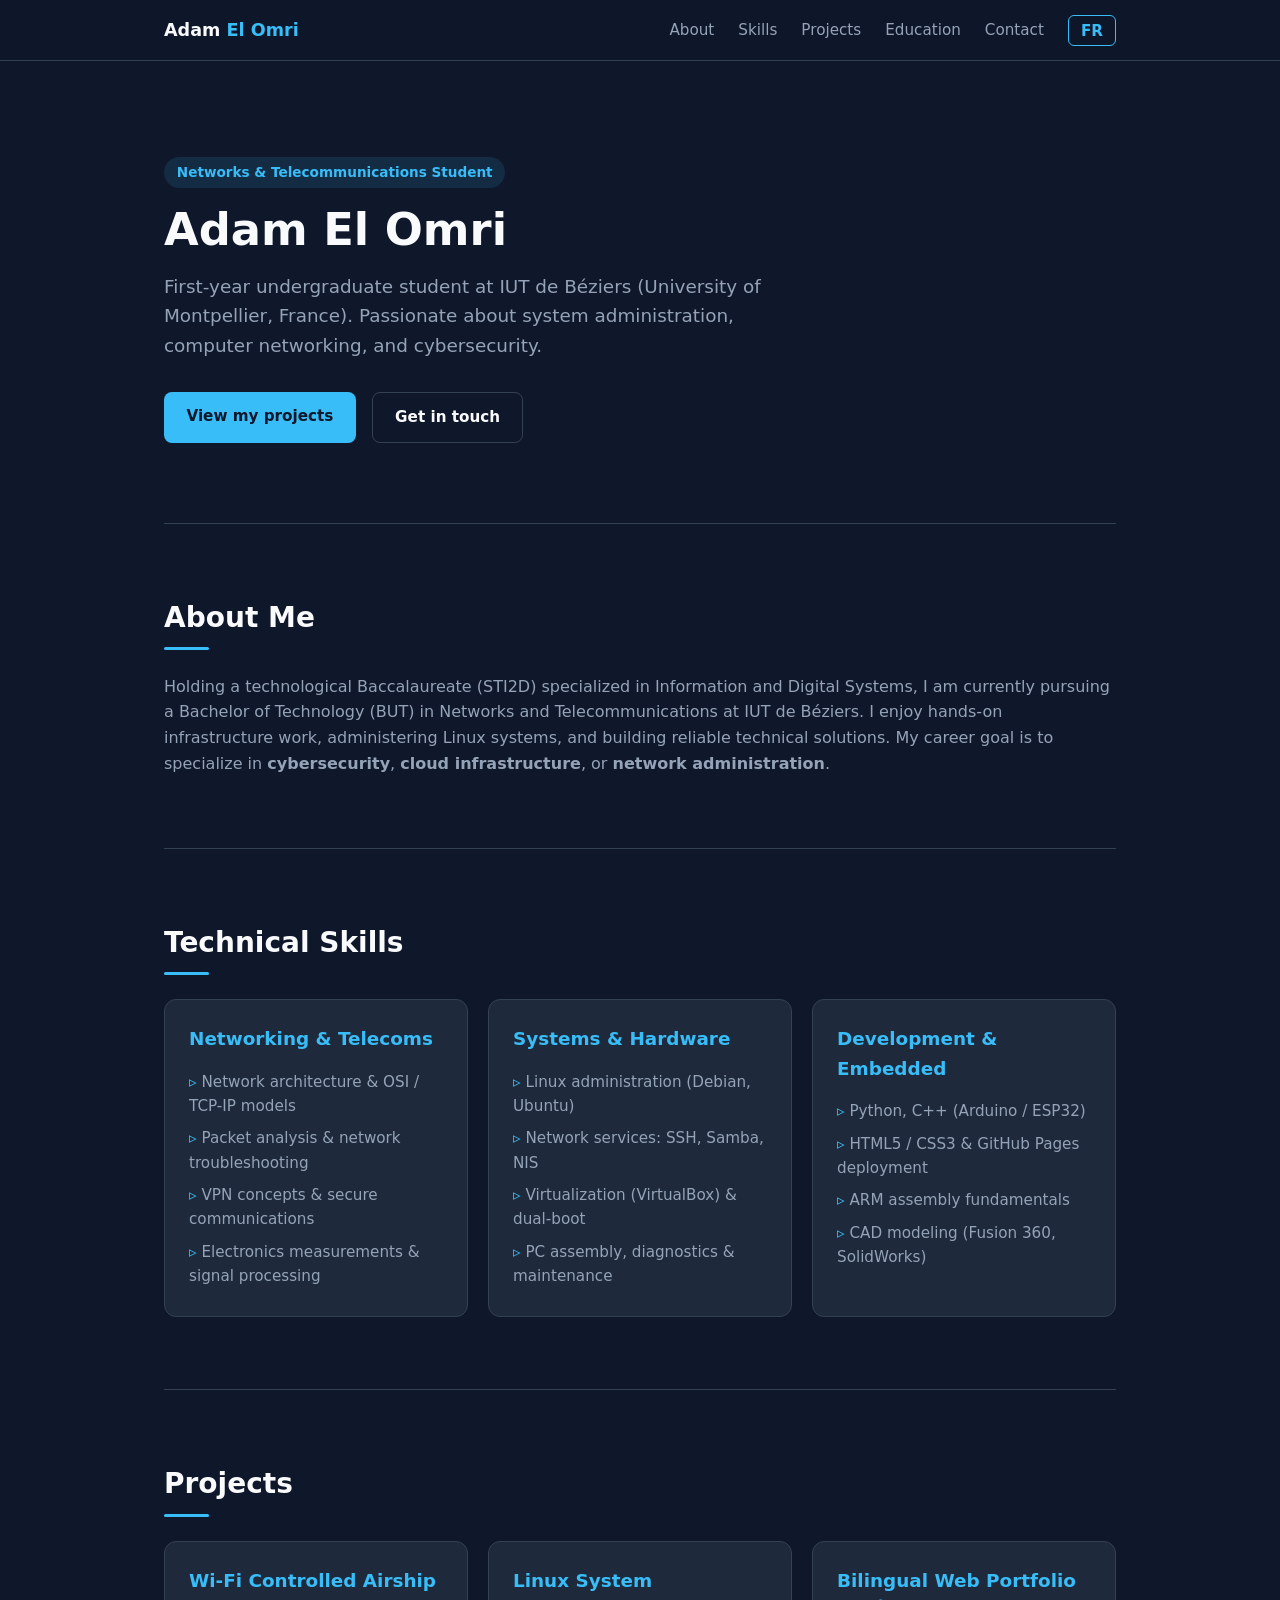
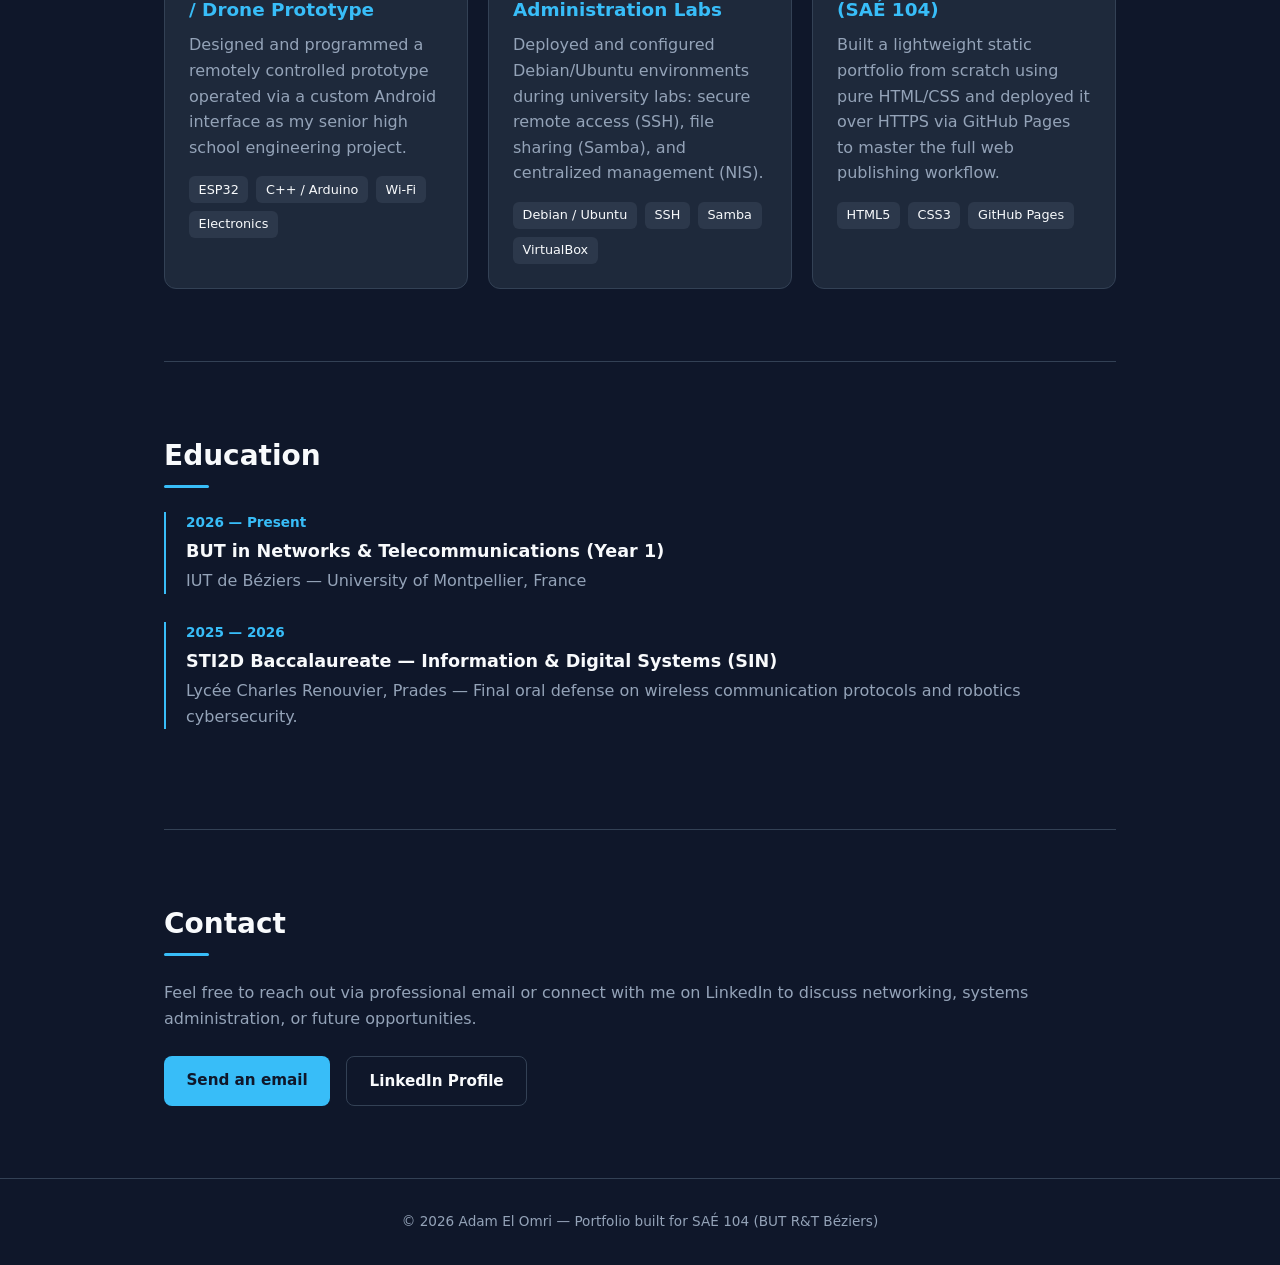
==== index-en.html @ cbfef9ae "Replace portfolio with bilingual website" ====
<!DOCTYPE html>
<html lang="en">
<head>
  <meta charset="UTF-8">
  <meta name="viewport" content="width=device-width, initial-scale=1.0">
  <title>Adam El Omri — Networks & Telecoms Portfolio</title>
  <link rel="stylesheet" href="style.css">
</head>
<body>

  <header>
    <nav>
      <a href="#" class="logo">Adam <span>El Omri</span></a>
      <ul class="nav-links">
        <li><a href="#about">About</a></li>
        <li><a href="#skills">Skills</a></li>
        <li><a href="#projects">Projects</a></li>
        <li><a href="#education">Education</a></li>
        <li><a href="#contact">Contact</a></li>
        <li><a href="index.html" class="lang-btn">FR</a></li>
      </ul>
    </nav>
  </header>

  <main>
    <section class="hero">
      <span class="badge">Networks & Telecommunications Student</span>
      <h1>Adam El Omri</h1>
      <p>
        First-year undergraduate student at IUT de Béziers (University of Montpellier, France).
        Passionate about system administration, computer networking, and cybersecurity.
      </p>
      <div class="cta-group">
        <a href="#projects" class="btn btn-primary">View my projects</a>
        <a href="#contact" class="btn btn-secondary">Get in touch</a>
      </div>
    </section>

    <section id="about">
      <h2>About Me</h2>
      <p>
        Holding a technological Baccalaureate (STI2D) specialized in Information and Digital Systems, I am currently
        pursuing a Bachelor of Technology (BUT) in Networks and Telecommunications at IUT de Béziers. I enjoy hands-on
        infrastructure work, administering Linux systems, and building reliable technical solutions.
        My career goal is to specialize in <strong>cybersecurity</strong>, <strong>cloud infrastructure</strong>,
        or <strong>network administration</strong>.
      </p>
    </section>

    <section id="skills">
      <h2>Technical Skills</h2>
      <div class="grid">
        <div class="card">
          <h3>Networking & Telecoms</h3>
          <ul>
            <li>Network architecture & OSI / TCP-IP models</li>
            <li>Packet analysis & network troubleshooting</li>
            <li>VPN concepts & secure communications</li>
            <li>Electronics measurements & signal processing</li>
          </ul>
        </div>
        <div class="card">
          <h3>Systems & Hardware</h3>
          <ul>
            <li>Linux administration (Debian, Ubuntu)</li>
            <li>Network services: SSH, Samba, NIS</li>
            <li>Virtualization (VirtualBox) & dual-boot</li>
            <li>PC assembly, diagnostics & maintenance</li>
          </ul>
        </div>
        <div class="card">
          <h3>Development & Embedded</h3>
          <ul>
            <li>Python, C++ (Arduino / ESP32)</li>
            <li>HTML5 / CSS3 & GitHub Pages deployment</li>
            <li>ARM assembly fundamentals</li>
            <li>CAD modeling (Fusion 360, SolidWorks)</li>
          </ul>
        </div>
      </div>
    </section>

    <section id="projects">
      <h2>Projects</h2>
      <div class="grid">
        <div class="card">
          <h3>Wi-Fi Controlled Airship / Drone Prototype</h3>
          <p>
            Designed and programmed a remotely controlled prototype operated via a custom Android interface
            as my senior high school engineering project.
          </p>
          <div class="tags">
            <span class="tag">ESP32</span>
            <span class="tag">C++ / Arduino</span>
            <span class="tag">Wi-Fi</span>
            <span class="tag">Electronics</span>
          </div>
        </div>
        <div class="card">
          <h3>Linux System Administration Labs</h3>
          <p>
            Deployed and configured Debian/Ubuntu environments during university labs: secure remote access (SSH),
            file sharing (Samba), and centralized management (NIS).
          </p>
          <div class="tags">
            <span class="tag">Debian / Ubuntu</span>
            <span class="tag">SSH</span>
            <span class="tag">Samba</span>
            <span class="tag">VirtualBox</span>
          </div>
        </div>
        <div class="card">
          <h3>Bilingual Web Portfolio (SAÉ 104)</h3>
          <p>
            Built a lightweight static portfolio from scratch using pure HTML/CSS and deployed it over HTTPS
            via GitHub Pages to master the full web publishing workflow.
          </p>
          <div class="tags">
            <span class="tag">HTML5</span>
            <span class="tag">CSS3</span>
            <span class="tag">GitHub Pages</span>
          </div>
        </div>
      </div>
    </section>

    <section id="education">
      <h2>Education</h2>
      <div class="timeline-item">
        <div class="timeline-date">2026 — Present</div>
        <div class="timeline-title">BUT in Networks & Telecommunications (Year 1)</div>
        <p>IUT de Béziers — University of Montpellier, France</p>
      </div>
      <div class="timeline-item">
        <div class="timeline-date">2025 — 2026</div>
        <div class="timeline-title">STI2D Baccalaureate — Information & Digital Systems (SIN)</div>
        <p>Lycée Charles Renouvier, Prades — Final oral defense on wireless communication protocols and robotics cybersecurity.</p>
      </div>
    </section>

    <section id="contact">
      <h2>Contact</h2>
      <p style="margin-bottom: 1.5rem;">
        Feel free to reach out via professional email or connect with me on LinkedIn to discuss networking,
        systems administration, or future opportunities.
      </p>
      <div class="cta-group">
        <a href="mailto:prenom.nom.pro@gmail.com" class="btn btn-primary">Send an email</a>
        <a href="https://www.linkedin.com/in/ton-profil/" target="_blank" rel="noopener noreferrer" class="btn btn-secondary">LinkedIn Profile</a>
      </div>
    </section>
  </main>

  <footer>
    © 2026 Adam El Omri — Portfolio built for SAÉ 104 (BUT R&T Béziers)
  </footer>

</body>
</html>
---- style.css ----
:root {
  --bg: #0f172a;
  --surface: #1e293b;
  --text: #f8fafc;
  --muted: #94a3b8;
  --accent: #38bdf8;
  --accent-hover: #0284c7;
  --border: #334155;
}

* {
  box-sizing: border-box;
  margin: 0;
  padding: 0;
}

html {
  scroll-behavior: smooth;
}

body {
  font-family: system-ui, -apple-system, BlinkMacSystemFont, "Segoe UI", Roboto, sans-serif;
  background-color: var(--bg);
  color: var(--text);
  line-height: 1.6;
}

header {
  position: sticky;
  top: 0;
  background: rgba(15, 23, 42, 0.9);
  backdrop-filter: blur(10px);
  border-bottom: 1px solid var(--border);
  z-index: 100;
}

nav {
  max-width: 1000px;
  margin: 0 auto;
  padding: 1rem 1.5rem;
  display: flex;
  justify-content: space-between;
  align-items: center;
}

.logo {
  font-weight: 700;
  font-size: 1.1rem;
  color: var(--text);
  text-decoration: none;
}

.logo span {
  color: var(--accent);
}

.nav-links {
  display: flex;
  align-items: center;
  gap: 1.5rem;
  list-style: none;
}

.nav-links a {
  color: var(--muted);
  text-decoration: none;
  font-size: 0.95rem;
  transition: color 0.2s;
}

.nav-links a:hover {
  color: var(--text);
}

.lang-btn {
  padding: 0.35rem 0.75rem;
  border: 1px solid var(--accent);
  border-radius: 6px;
  color: var(--accent) !important;
  font-weight: 600;
}

.lang-btn:hover {
  background: var(--accent);
  color: var(--bg) !important;
}

main {
  max-width: 1000px;
  margin: 0 auto;
  padding: 0 1.5rem;
}

section {
  padding: 4.5rem 0;
  border-bottom: 1px solid var(--border);
}

section:last-child {
  border-bottom: none;
}

h1 {
  font-size: 2.8rem;
  line-height: 1.15;
  margin-bottom: 1rem;
}

h2 {
  font-size: 1.75rem;
  margin-bottom: 1.5rem;
  color: var(--text);
}

h2::after {
  content: "";
  display: block;
  width: 45px;
  height: 3px;
  background: var(--accent);
  margin-top: 0.4rem;
  border-radius: 2px;
}

h3 {
  font-size: 1.15rem;
  margin-bottom: 0.5rem;
  color: var(--accent);
}

p {
  color: var(--muted);
}

.hero {
  padding: 6rem 0 5rem;
}

.badge {
  display: inline-block;
  padding: 0.3rem 0.8rem;
  background: rgba(56, 189, 248, 0.12);
  color: var(--accent);
  border-radius: 999px;
  font-size: 0.85rem;
  font-weight: 600;
  margin-bottom: 1rem;
}

.hero p {
  font-size: 1.15rem;
  max-width: 650px;
  margin-bottom: 2rem;
}

.cta-group {
  display: flex;
  gap: 1rem;
  flex-wrap: wrap;
}

.btn {
  display: inline-block;
  padding: 0.75rem 1.4rem;
  border-radius: 8px;
  text-decoration: none;
  font-weight: 600;
  font-size: 0.95rem;
  transition: all 0.2s;
}

.btn-primary {
  background: var(--accent);
  color: var(--bg);
}

.btn-primary:hover {
  background: var(--accent-hover);
  color: var(--text);
}

.btn-secondary {
  border: 1px solid var(--border);
  color: var(--text);
}

.btn-secondary:hover {
  border-color: var(--accent);
  color: var(--accent);
}

.grid {
  display: grid;
  grid-template-columns: repeat(auto-fit, minmax(260px, 1fr));
  gap: 1.25rem;
}

.card {
  background: var(--surface);
  border: 1px solid var(--border);
  border-radius: 12px;
  padding: 1.5rem;
}

.card ul {
  list-style: none;
  margin-top: 0.75rem;
}

.card li {
  color: var(--muted);
  font-size: 0.95rem;
  padding: 0.25rem 0;
}

.card li::before {
  content: "▹ ";
  color: var(--accent);
}

.tags {
  display: flex;
  flex-wrap: wrap;
  gap: 0.5rem;
  margin-top: 1rem;
}

.tag {
  font-size: 0.8rem;
  padding: 0.2rem 0.6rem;
  background: rgba(148, 163, 184, 0.12);
  color: var(--text);
  border-radius: 6px;
}

.timeline-item {
  border-left: 2px solid var(--accent);
  padding-left: 1.25rem;
  margin-bottom: 1.75rem;
}

.timeline-date {
  font-size: 0.85rem;
  color: var(--accent);
  font-weight: 600;
}

.timeline-title {
  font-size: 1.1rem;
  color: var(--text);
  font-weight: 600;
  margin: 0.2rem 0;
}

footer {
  text-align: center;
  padding: 2rem 1.5rem;
  color: var(--muted);
  font-size: 0.85rem;
  border-top: 1px solid var(--border);
}

@media (max-width: 640px) {
  h1 { font-size: 2rem; }
  .nav-links li:not(:last-child) { display: none; }
}
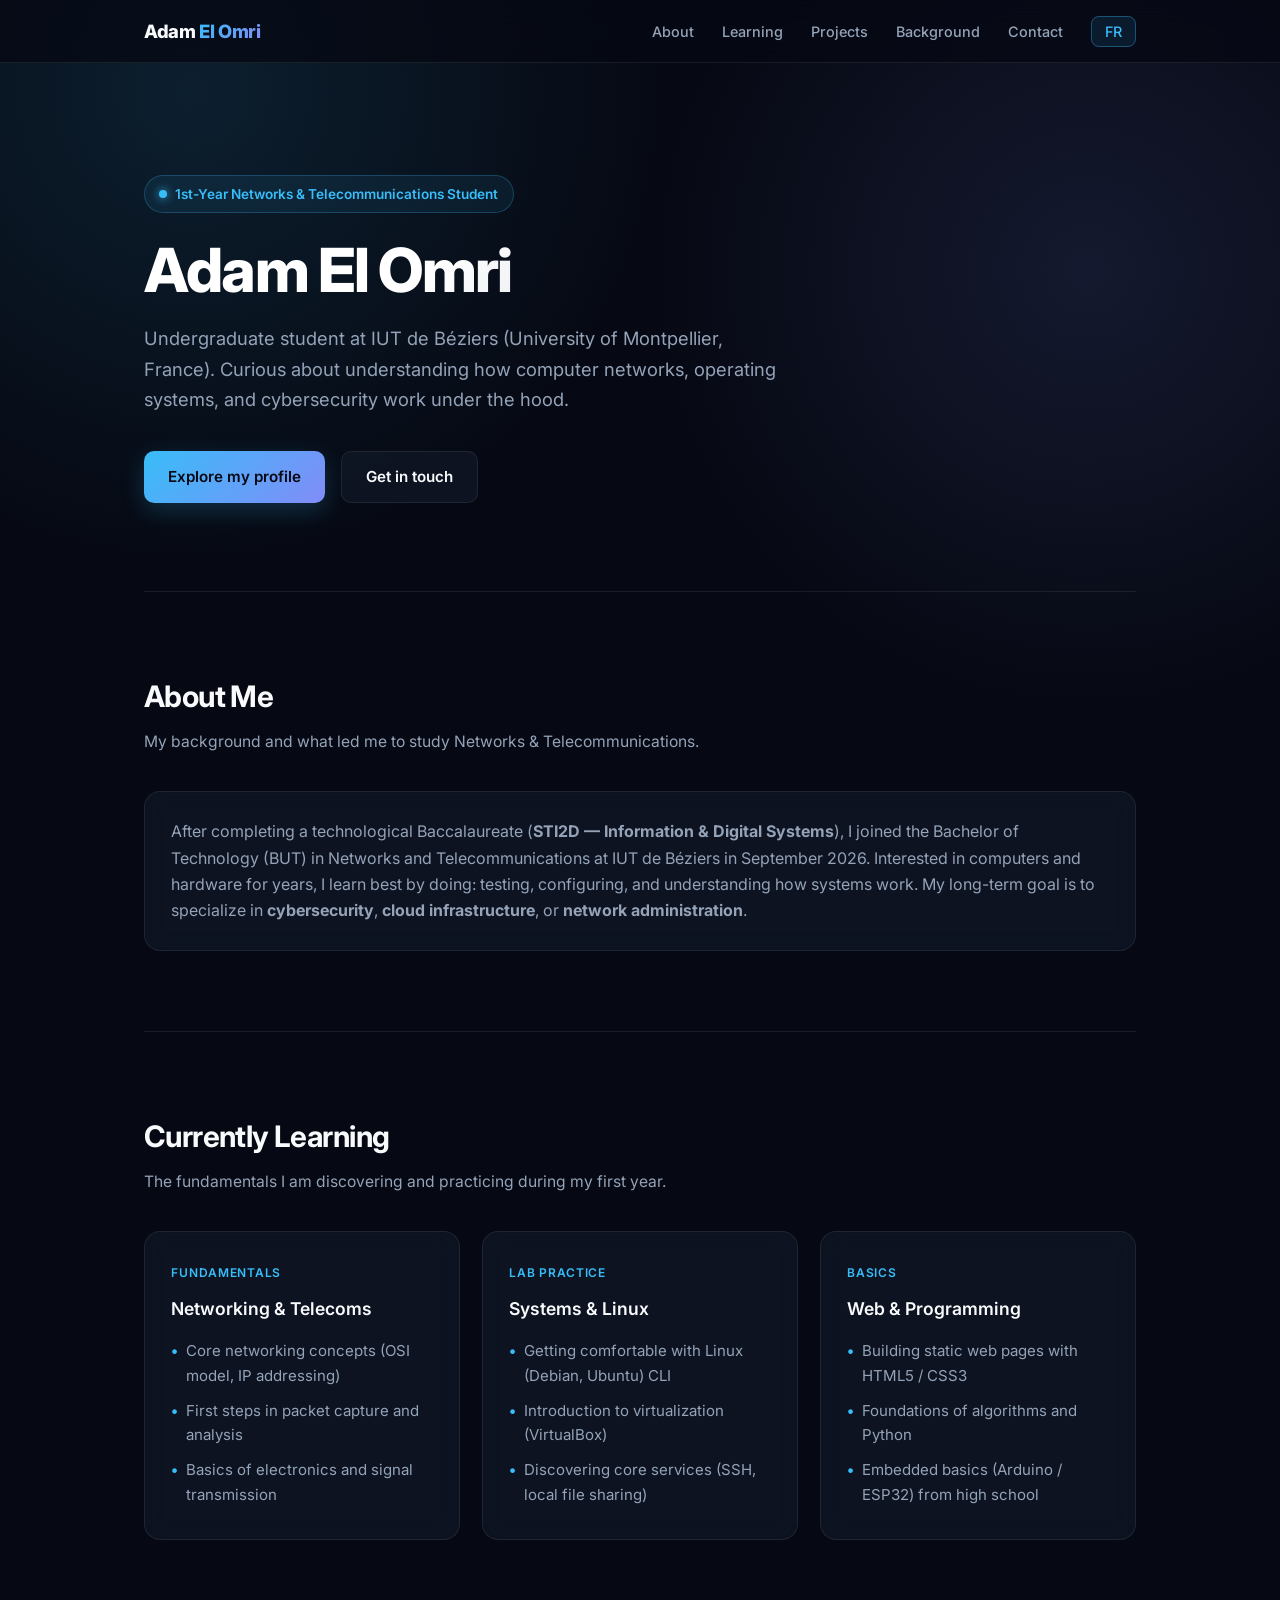
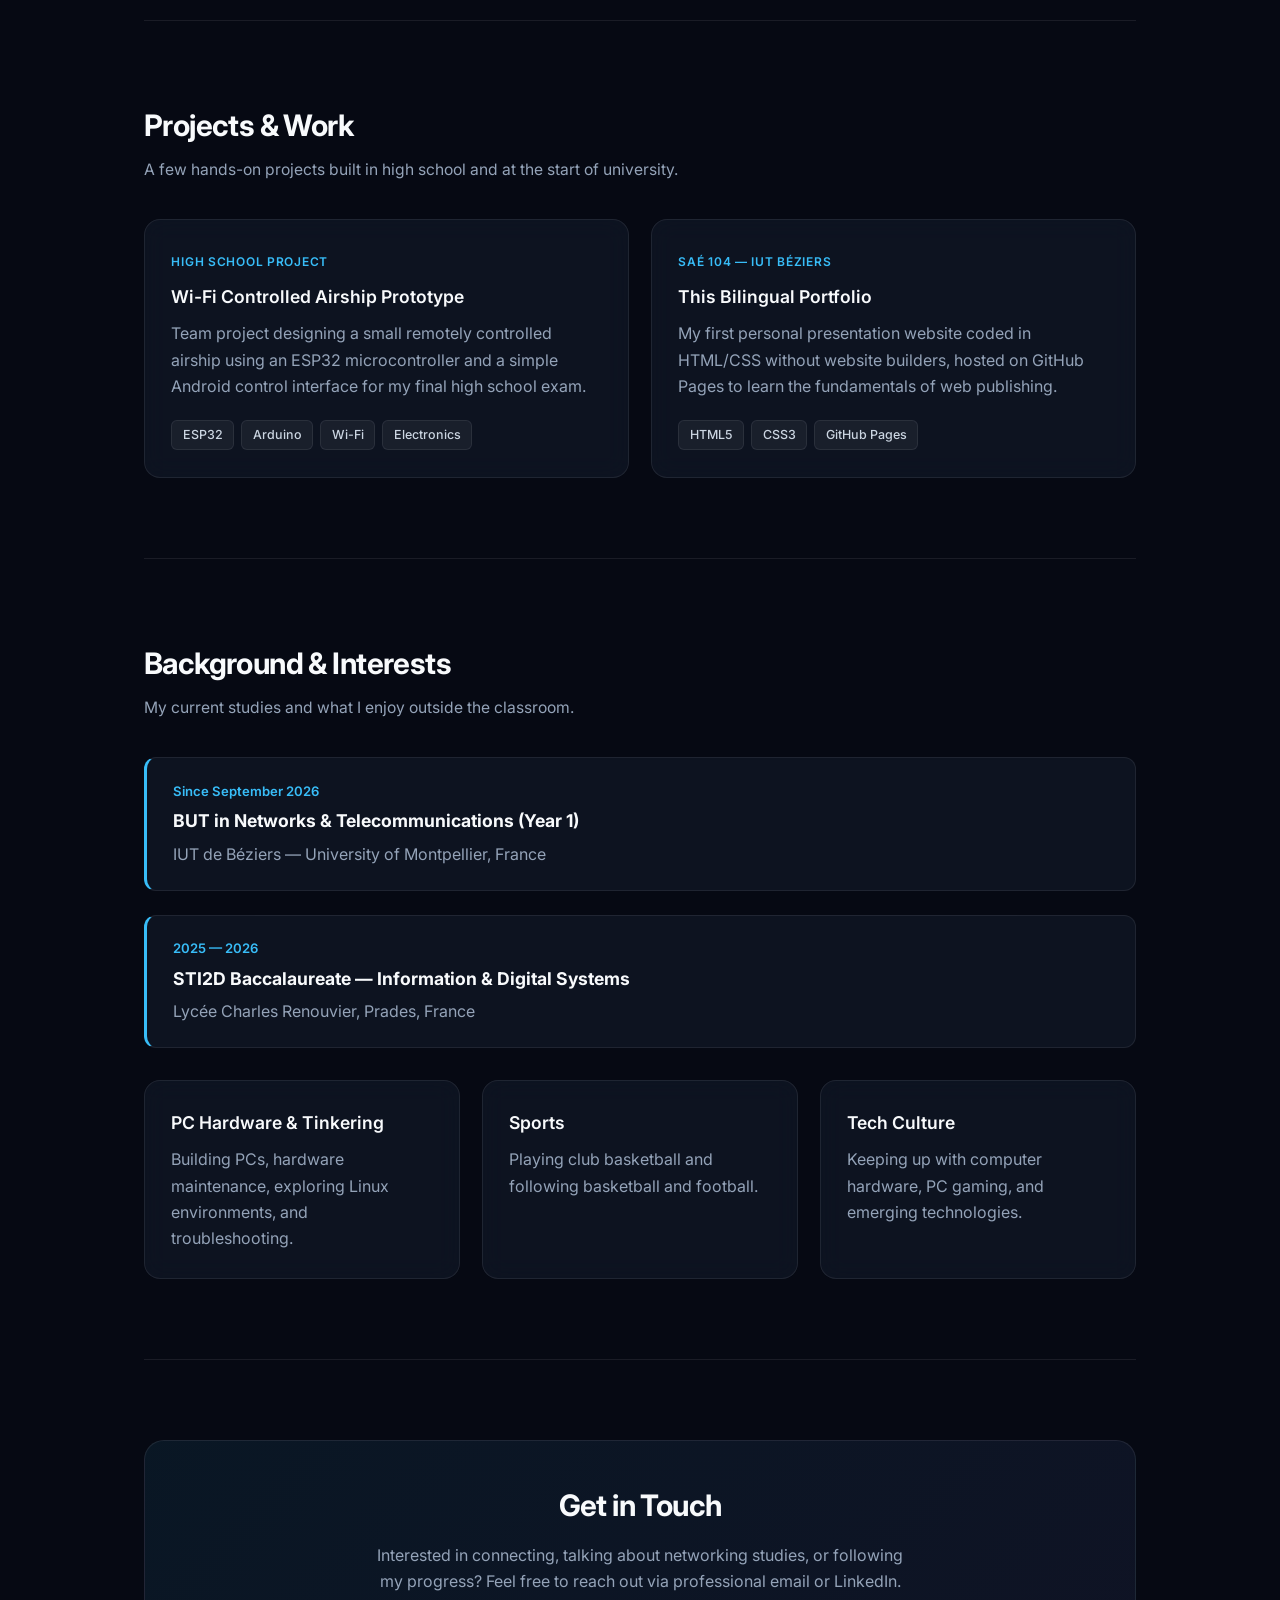
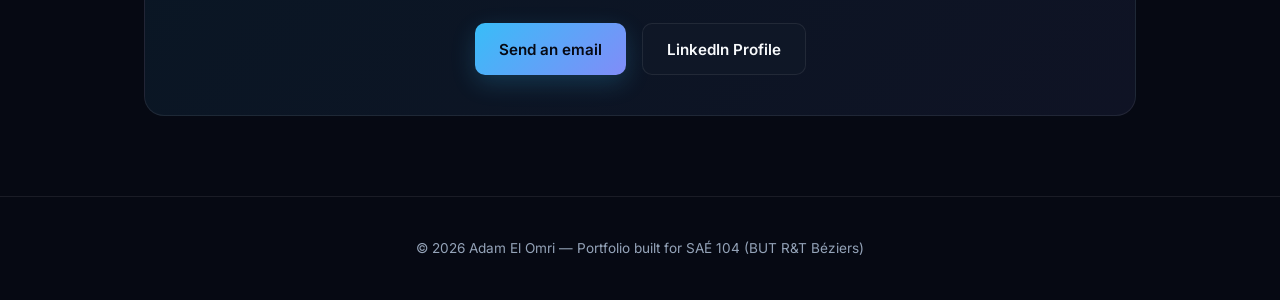
==== commit 9fb06f5a: "Apply updated bilingual portfolio design" ====
--- a/index-en.html
+++ b/index-en.html
@@ -3,7 +3,7 @@
 <head>
   <meta charset="UTF-8">
   <meta name="viewport" content="width=device-width, initial-scale=1.0">
-  <title>Adam El Omri — Networks & Telecoms Portfolio</title>
+  <title>Adam El Omri — Networks & Telecoms Student</title>
   <link rel="stylesheet" href="style.css">
 </head>
 <body>
@@ -13,9 +13,9 @@
       <a href="#" class="logo">Adam <span>El Omri</span></a>
       <ul class="nav-links">
         <li><a href="#about">About</a></li>
-        <li><a href="#skills">Skills</a></li>
+        <li><a href="#learning">Learning</a></li>
         <li><a href="#projects">Projects</a></li>
-        <li><a href="#education">Education</a></li>
+        <li><a href="#education">Background</a></li>
         <li><a href="#contact">Contact</a></li>
         <li><a href="index.html" class="lang-btn">FR</a></li>
       </ul>
@@ -24,96 +24,90 @@
 
   <main>
     <section class="hero">
-      <span class="badge">Networks & Telecommunications Student</span>
+      <div class="badge"><span class="dot"></span> 1st-Year Networks & Telecommunications Student</div>
       <h1>Adam El Omri</h1>
       <p>
-        First-year undergraduate student at IUT de Béziers (University of Montpellier, France).
-        Passionate about system administration, computer networking, and cybersecurity.
+        Undergraduate student at IUT de Béziers (University of Montpellier, France). Curious about understanding 
+        how computer networks, operating systems, and cybersecurity work under the hood.
       </p>
       <div class="cta-group">
-        <a href="#projects" class="btn btn-primary">View my projects</a>
+        <a href="#learning" class="btn btn-primary">Explore my profile</a>
         <a href="#contact" class="btn btn-secondary">Get in touch</a>
       </div>
     </section>
 
     <section id="about">
       <h2>About Me</h2>
-      <p>
-        Holding a technological Baccalaureate (STI2D) specialized in Information and Digital Systems, I am currently
-        pursuing a Bachelor of Technology (BUT) in Networks and Telecommunications at IUT de Béziers. I enjoy hands-on
-        infrastructure work, administering Linux systems, and building reliable technical solutions.
-        My career goal is to specialize in <strong>cybersecurity</strong>, <strong>cloud infrastructure</strong>,
-        or <strong>network administration</strong>.
-      </p>
+      <p class="section-sub">My background and what led me to study Networks & Telecommunications.</p>
+      <div class="card">
+        <p>
+          After completing a technological Baccalaureate (<strong>STI2D — Information & Digital Systems</strong>), 
+          I joined the Bachelor of Technology (BUT) in Networks and Telecommunications at IUT de Béziers in September 2026. 
+          Interested in computers and hardware for years, I learn best by doing: testing, configuring, and understanding 
+          how systems work. My long-term goal is to specialize in <strong>cybersecurity</strong>, 
+          <strong>cloud infrastructure</strong>, or <strong>network administration</strong>.
+        </p>
+      </div>
     </section>
 
-    <section id="skills">
-      <h2>Technical Skills</h2>
+    <section id="learning">
+      <h2>Currently Learning</h2>
+      <p class="section-sub">The fundamentals I am discovering and practicing during my first year.</p>
       <div class="grid">
         <div class="card">
+          <span class="card-label">Fundamentals</span>
           <h3>Networking & Telecoms</h3>
           <ul>
-            <li>Network architecture & OSI / TCP-IP models</li>
-            <li>Packet analysis & network troubleshooting</li>
-            <li>VPN concepts & secure communications</li>
-            <li>Electronics measurements & signal processing</li>
+            <li>Core networking concepts (OSI model, IP addressing)</li>
+            <li>First steps in packet capture and analysis</li>
+            <li>Basics of electronics and signal transmission</li>
           </ul>
         </div>
         <div class="card">
-          <h3>Systems & Hardware</h3>
+          <span class="card-label">Lab Practice</span>
+          <h3>Systems & Linux</h3>
           <ul>
-            <li>Linux administration (Debian, Ubuntu)</li>
-            <li>Network services: SSH, Samba, NIS</li>
-            <li>Virtualization (VirtualBox) & dual-boot</li>
-            <li>PC assembly, diagnostics & maintenance</li>
+            <li>Getting comfortable with Linux (Debian, Ubuntu) CLI</li>
+            <li>Introduction to virtualization (VirtualBox)</li>
+            <li>Discovering core services (SSH, local file sharing)</li>
           </ul>
         </div>
         <div class="card">
-          <h3>Development & Embedded</h3>
+          <span class="card-label">Basics</span>
+          <h3>Web & Programming</h3>
           <ul>
-            <li>Python, C++ (Arduino / ESP32)</li>
-            <li>HTML5 / CSS3 & GitHub Pages deployment</li>
-            <li>ARM assembly fundamentals</li>
-            <li>CAD modeling (Fusion 360, SolidWorks)</li>
+            <li>Building static web pages with HTML5 / CSS3</li>
+            <li>Foundations of algorithms and Python</li>
+            <li>Embedded basics (Arduino / ESP32) from high school</li>
           </ul>
         </div>
       </div>
     </section>
 
     <section id="projects">
-      <h2>Projects</h2>
+      <h2>Projects & Work</h2>
+      <p class="section-sub">A few hands-on projects built in high school and at the start of university.</p>
       <div class="grid">
         <div class="card">
-          <h3>Wi-Fi Controlled Airship / Drone Prototype</h3>
+          <span class="card-label">High School Project</span>
+          <h3>Wi-Fi Controlled Airship Prototype</h3>
           <p>
-            Designed and programmed a remotely controlled prototype operated via a custom Android interface
-            as my senior high school engineering project.
+            Team project designing a small remotely controlled airship using an ESP32 microcontroller 
+            and a simple Android control interface for my final high school exam.
           </p>
           <div class="tags">
             <span class="tag">ESP32</span>
-            <span class="tag">C++ / Arduino</span>
+            <span class="tag">Arduino</span>
             <span class="tag">Wi-Fi</span>
             <span class="tag">Electronics</span>
           </div>
         </div>
         <div class="card">
-          <h3>Linux System Administration Labs</h3>
+          <span class="card-label">SAÉ 104 — IUT Béziers</span>
+          <h3>This Bilingual Portfolio</h3>
           <p>
-            Deployed and configured Debian/Ubuntu environments during university labs: secure remote access (SSH),
-            file sharing (Samba), and centralized management (NIS).
-          </p>
-          <div class="tags">
-            <span class="tag">Debian / Ubuntu</span>
-            <span class="tag">SSH</span>
-            <span class="tag">Samba</span>
-            <span class="tag">VirtualBox</span>
-          </div>
-        </div>
-        <div class="card">
-          <h3>Bilingual Web Portfolio (SAÉ 104)</h3>
-          <p>
-            Built a lightweight static portfolio from scratch using pure HTML/CSS and deployed it over HTTPS
-            via GitHub Pages to master the full web publishing workflow.
+            My first personal presentation website coded in HTML/CSS without website builders, 
+            hosted on GitHub Pages to learn the fundamentals of web publishing.
           </p>
           <div class="tags">
             <span class="tag">HTML5</span>
@@ -125,28 +119,48 @@
     </section>
 
     <section id="education">
-      <h2>Education</h2>
-      <div class="timeline-item">
-        <div class="timeline-date">2026 — Present</div>
-        <div class="timeline-title">BUT in Networks & Telecommunications (Year 1)</div>
-        <p>IUT de Béziers — University of Montpellier, France</p>
+      <h2>Background & Interests</h2>
+      <p class="section-sub">My current studies and what I enjoy outside the classroom.</p>
+      <div class="timeline" style="margin-bottom: 2rem;">
+        <div class="timeline-item">
+          <div class="timeline-date">Since September 2026</div>
+          <div class="timeline-title">BUT in Networks & Telecommunications (Year 1)</div>
+          <p>IUT de Béziers — University of Montpellier, France</p>
+        </div>
+        <div class="timeline-item">
+          <div class="timeline-date">2025 — 2026</div>
+          <div class="timeline-title">STI2D Baccalaureate — Information & Digital Systems</div>
+          <p>Lycée Charles Renouvier, Prades, France</p>
+        </div>
       </div>
-      <div class="timeline-item">
-        <div class="timeline-date">2025 — 2026</div>
-        <div class="timeline-title">STI2D Baccalaureate — Information & Digital Systems (SIN)</div>
-        <p>Lycée Charles Renouvier, Prades — Final oral defense on wireless communication protocols and robotics cybersecurity.</p>
+
+      <div class="grid">
+        <div class="card">
+          <h3>PC Hardware & Tinkering</h3>
+          <p>Building PCs, hardware maintenance, exploring Linux environments, and troubleshooting.</p>
+        </div>
+        <div class="card">
+          <h3>Sports</h3>
+          <p>Playing club basketball and following basketball and football.</p>
+        </div>
+        <div class="card">
+          <h3>Tech Culture</h3>
+          <p>Keeping up with computer hardware, PC gaming, and emerging technologies.</p>
+        </div>
       </div>
     </section>
 
     <section id="contact">
-      <h2>Contact</h2>
-      <p style="margin-bottom: 1.5rem;">
-        Feel free to reach out via professional email or connect with me on LinkedIn to discuss networking,
-        systems administration, or future opportunities.
-      </p>
-      <div class="cta-group">
-        <a href="mailto:prenom.nom.pro@gmail.com" class="btn btn-primary">Send an email</a>
-        <a href="https://www.linkedin.com/in/ton-profil/" target="_blank" rel="noopener noreferrer" class="btn btn-secondary">LinkedIn Profile</a>
+      <div class="contact-box">
+        <h2>Get in Touch</h2>
+        <p>
+          Interested in connecting, talking about networking studies, or following my progress? 
+          Feel free to reach out via professional email or LinkedIn.
+        </p>
+        <div class="cta-group">
+          <a href="mailto:prenom.nom.pro@gmail.com" class="btn btn-primary">Send an email</a>
+          <a href="https://www.linkedin.com/in/ton-profil/" target="_blank" rel="noopener noreferrer" class="btn btn-secondary">LinkedIn Profile</a>
+        </div>
       </div>
     </section>
   </main>
@@ -156,4 +170,4 @@
   </footer>
 
 </body>
-</html>
+</html>
--- a/style.css
+++ b/style.css
@@ -1,11 +1,15 @@
+@import url('https://fonts.googleapis.com/css2?family=Inter:wght@400;500;600;700;800&display=swap');
+
 :root {
-  --bg: #0f172a;
-  --surface: #1e293b;
+  --bg: #060913;
+  --surface: rgba(17, 25, 40, 0.65);
+  --surface-hover: rgba(30, 41, 59, 0.75);
   --text: #f8fafc;
   --muted: #94a3b8;
   --accent: #38bdf8;
-  --accent-hover: #0284c7;
-  --border: #334155;
+  --accent-2: #818cf8;
+  --border: rgba(255, 255, 255, 0.08);
+  --border-hover: rgba(56, 189, 248, 0.4);
 }
 
 * {
@@ -19,23 +23,29 @@
 }
 
 body {
-  font-family: system-ui, -apple-system, BlinkMacSystemFont, "Segoe UI", Roboto, sans-serif;
+  font-family: 'Inter', system-ui, -apple-system, sans-serif;
   background-color: var(--bg);
-  color: var(--text);
-  line-height: 1.6;
-}
-
+  background-image:
+    radial-gradient(circle at 15% 10%, rgba(56, 189, 248, 0.12), transparent 35%),
+    radial-gradient(circle at 85% 30%, rgba(129, 140, 248, 0.12), transparent 35%);
+  background-attachment: fixed;
+  color: var(--text);
+  line-height: 1.65;
+}
+
+/* Navigation */
 header {
   position: sticky;
   top: 0;
-  background: rgba(15, 23, 42, 0.9);
-  backdrop-filter: blur(10px);
+  background: rgba(6, 9, 19, 0.75);
+  backdrop-filter: blur(14px);
+  -webkit-backdrop-filter: blur(14px);
   border-bottom: 1px solid var(--border);
   z-index: 100;
 }
 
 nav {
-  max-width: 1000px;
+  max-width: 1040px;
   margin: 0 auto;
   padding: 1rem 1.5rem;
   display: flex;
@@ -44,28 +54,32 @@
 }
 
 .logo {
-  font-weight: 700;
-  font-size: 1.1rem;
+  font-weight: 800;
+  font-size: 1.15rem;
+  letter-spacing: -0.02em;
   color: var(--text);
   text-decoration: none;
 }
 
 .logo span {
-  color: var(--accent);
+  background: linear-gradient(135deg, var(--accent), var(--accent-2));
+  -webkit-background-clip: text;
+  -webkit-text-fill-color: transparent;
 }
 
 .nav-links {
   display: flex;
   align-items: center;
-  gap: 1.5rem;
+  gap: 1.75rem;
   list-style: none;
 }
 
 .nav-links a {
   color: var(--muted);
   text-decoration: none;
-  font-size: 0.95rem;
-  transition: color 0.2s;
+  font-size: 0.9rem;
+  font-weight: 500;
+  transition: color 0.2s ease;
 }
 
 .nav-links a:hover {
@@ -73,11 +87,13 @@
 }
 
 .lang-btn {
-  padding: 0.35rem 0.75rem;
-  border: 1px solid var(--accent);
-  border-radius: 6px;
+  padding: 0.35rem 0.8rem;
+  background: rgba(56, 189, 248, 0.1);
+  border: 1px solid rgba(56, 189, 248, 0.35);
+  border-radius: 8px;
   color: var(--accent) !important;
   font-weight: 600;
+  transition: all 0.2s ease;
 }
 
 .lang-btn:hover {
@@ -85,14 +101,15 @@
   color: var(--bg) !important;
 }
 
+/* Layout */
 main {
-  max-width: 1000px;
+  max-width: 1040px;
   margin: 0 auto;
   padding: 0 1.5rem;
 }
 
 section {
-  padding: 4.5rem 0;
+  padding: 5rem 0;
   border-bottom: 1px solid var(--border);
 }
 
@@ -100,59 +117,76 @@
   border-bottom: none;
 }
 
-h1 {
-  font-size: 2.8rem;
-  line-height: 1.15;
-  margin-bottom: 1rem;
-}
-
-h2 {
-  font-size: 1.75rem;
-  margin-bottom: 1.5rem;
-  color: var(--text);
-}
-
-h2::after {
-  content: "";
-  display: block;
-  width: 45px;
-  height: 3px;
-  background: var(--accent);
-  margin-top: 0.4rem;
-  border-radius: 2px;
-}
-
-h3 {
-  font-size: 1.15rem;
-  margin-bottom: 0.5rem;
-  color: var(--accent);
-}
-
-p {
-  color: var(--muted);
-}
-
+/* Hero */
 .hero {
-  padding: 6rem 0 5rem;
+  padding: 7rem 0 5.5rem;
 }
 
 .badge {
-  display: inline-block;
-  padding: 0.3rem 0.8rem;
-  background: rgba(56, 189, 248, 0.12);
+  display: inline-flex;
+  align-items: center;
+  gap: 0.5rem;
+  padding: 0.4rem 0.9rem;
+  background: rgba(56, 189, 248, 0.08);
+  border: 1px solid rgba(56, 189, 248, 0.25);
   color: var(--accent);
   border-radius: 999px;
   font-size: 0.85rem;
   font-weight: 600;
-  margin-bottom: 1rem;
+  margin-bottom: 1.5rem;
+}
+
+.dot {
+  width: 8px;
+  height: 8px;
+  background: var(--accent);
+  border-radius: 50%;
+  box-shadow: 0 0 10px var(--accent);
+}
+
+h1 {
+  font-size: clamp(2.5rem, 5vw, 3.8rem);
+  font-weight: 800;
+  letter-spacing: -0.03em;
+  line-height: 1.1;
+  margin-bottom: 1.25rem;
+  background: linear-gradient(135deg, #ffffff 30%, #94a3b8 100%);
+  -webkit-background-clip: text;
+  -webkit-text-fill-color: transparent;
 }
 
 .hero p {
   font-size: 1.15rem;
-  max-width: 650px;
-  margin-bottom: 2rem;
-}
-
+  color: var(--muted);
+  max-width: 640px;
+  margin-bottom: 2.25rem;
+}
+
+h2 {
+  font-size: 1.85rem;
+  font-weight: 700;
+  letter-spacing: -0.02em;
+  margin-bottom: 0.5rem;
+}
+
+.section-sub {
+  color: var(--muted);
+  margin-bottom: 2.25rem;
+  font-size: 0.98rem;
+}
+
+h3 {
+  font-size: 1.1rem;
+  font-weight: 600;
+  color: var(--text);
+  margin-bottom: 0.6rem;
+}
+
+p {
+  color: var(--muted);
+}
+
+/* Buttons */
 .cta-group {
   display: flex;
   gap: 1rem;
@@ -160,46 +194,72 @@
 }
 
 .btn {
-  display: inline-block;
-  padding: 0.75rem 1.4rem;
-  border-radius: 8px;
+  display: inline-flex;
+  align-items: center;
+  gap: 0.5rem;
+  padding: 0.8rem 1.5rem;
+  border-radius: 10px;
   text-decoration: none;
   font-weight: 600;
   font-size: 0.95rem;
-  transition: all 0.2s;
+  transition: transform 0.2s ease, box-shadow 0.2s ease, background 0.2s ease, border-color 0.2s ease;
+}
+
+.btn:hover {
+  transform: translateY(-2px);
 }
 
 .btn-primary {
-  background: var(--accent);
-  color: var(--bg);
+  background: linear-gradient(135deg, var(--accent), var(--accent-2));
+  color: #060913;
+  box-shadow: 0 8px 24px rgba(56, 189, 248, 0.2);
 }
 
 .btn-primary:hover {
-  background: var(--accent-hover);
-  color: var(--text);
+  box-shadow: 0 12px 28px rgba(56, 189, 248, 0.35);
 }
 
 .btn-secondary {
+  background: var(--surface);
   border: 1px solid var(--border);
   color: var(--text);
 }
 
 .btn-secondary:hover {
-  border-color: var(--accent);
-  color: var(--accent);
-}
-
+  border-color: var(--border-hover);
+  background: var(--surface-hover);
+}
+
+/* Cards & Grids */
 .grid {
   display: grid;
-  grid-template-columns: repeat(auto-fit, minmax(260px, 1fr));
-  gap: 1.25rem;
+  grid-template-columns: repeat(auto-fit, minmax(280px, 1fr));
+  gap: 1.35rem;
 }
 
 .card {
   background: var(--surface);
-  border: 1px solid var(--border);
-  border-radius: 12px;
-  padding: 1.5rem;
+  backdrop-filter: blur(12px);
+  border: 1px solid var(--border);
+  border-radius: 16px;
+  padding: 1.65rem;
+  transition: transform 0.25s ease, border-color 0.25s ease, background 0.25s ease;
+}
+
+.card:hover {
+  transform: translateY(-4px);
+  border-color: var(--border-hover);
+  background: var(--surface-hover);
+}
+
+.card-label {
+  display: inline-block;
+  font-size: 0.75rem;
+  font-weight: 600;
+  text-transform: uppercase;
+  letter-spacing: 0.06em;
+  color: var(--accent);
+  margin-bottom: 0.65rem;
 }
 
 .card ul {
@@ -209,58 +269,96 @@
 
 .card li {
   color: var(--muted);
-  font-size: 0.95rem;
-  padding: 0.25rem 0;
+  font-size: 0.94rem;
+  padding: 0.3rem 0;
+  display: flex;
+  align-items: baseline;
+  gap: 0.5rem;
 }
 
 .card li::before {
-  content: "▹ ";
+  content: "•";
   color: var(--accent);
+  font-weight: bold;
 }
 
 .tags {
   display: flex;
   flex-wrap: wrap;
-  gap: 0.5rem;
-  margin-top: 1rem;
+  gap: 0.45rem;
+  margin-top: 1.25rem;
 }
 
 .tag {
-  font-size: 0.8rem;
-  padding: 0.2rem 0.6rem;
-  background: rgba(148, 163, 184, 0.12);
-  color: var(--text);
+  font-size: 0.78rem;
+  font-weight: 500;
+  padding: 0.25rem 0.65rem;
+  background: rgba(255, 255, 255, 0.05);
+  border: 1px solid var(--border);
+  color: #cbd5e1;
   border-radius: 6px;
 }
 
+/* Timeline */
+.timeline {
+  display: flex;
+  flex-direction: column;
+  gap: 1.5rem;
+}
+
 .timeline-item {
-  border-left: 2px solid var(--accent);
-  padding-left: 1.25rem;
-  margin-bottom: 1.75rem;
+  position: relative;
+  padding: 1.4rem 1.6rem;
+  background: var(--surface);
+  border: 1px solid var(--border);
+  border-left: 3px solid var(--accent);
+  border-radius: 12px;
 }
 
 .timeline-date {
-  font-size: 0.85rem;
+  font-size: 0.82rem;
+  font-weight: 600;
   color: var(--accent);
-  font-weight: 600;
+  margin-bottom: 0.25rem;
 }
 
 .timeline-title {
   font-size: 1.1rem;
-  color: var(--text);
-  font-weight: 600;
-  margin: 0.2rem 0;
-}
-
+  font-weight: 700;
+  color: var(--text);
+  margin-bottom: 0.35rem;
+}
+
+/* Contact Box */
+.contact-box {
+  background: linear-gradient(135deg, rgba(56, 189, 248, 0.08), rgba(129, 140, 248, 0.08));
+  border: 1px solid var(--border);
+  border-radius: 20px;
+  padding: 2.5rem;
+  text-align: center;
+}
+
+.contact-box p {
+  max-width: 540px;
+  margin: 0.75rem auto 1.75rem;
+}
+
+.contact-box .cta-group {
+  justify-content: center;
+}
+
+/* Footer */
 footer {
   text-align: center;
-  padding: 2rem 1.5rem;
+  padding: 2.5rem 1.5rem;
   color: var(--muted);
   font-size: 0.85rem;
   border-top: 1px solid var(--border);
 }
 
-@media (max-width: 640px) {
-  h1 { font-size: 2rem; }
+@media (max-width: 680px) {
+  .hero { padding: 4.5rem 0 3.5rem; }
+  section { padding: 3.5rem 0; }
   .nav-links li:not(:last-child) { display: none; }
-}
+  .contact-box { padding: 1.75rem; }
+}
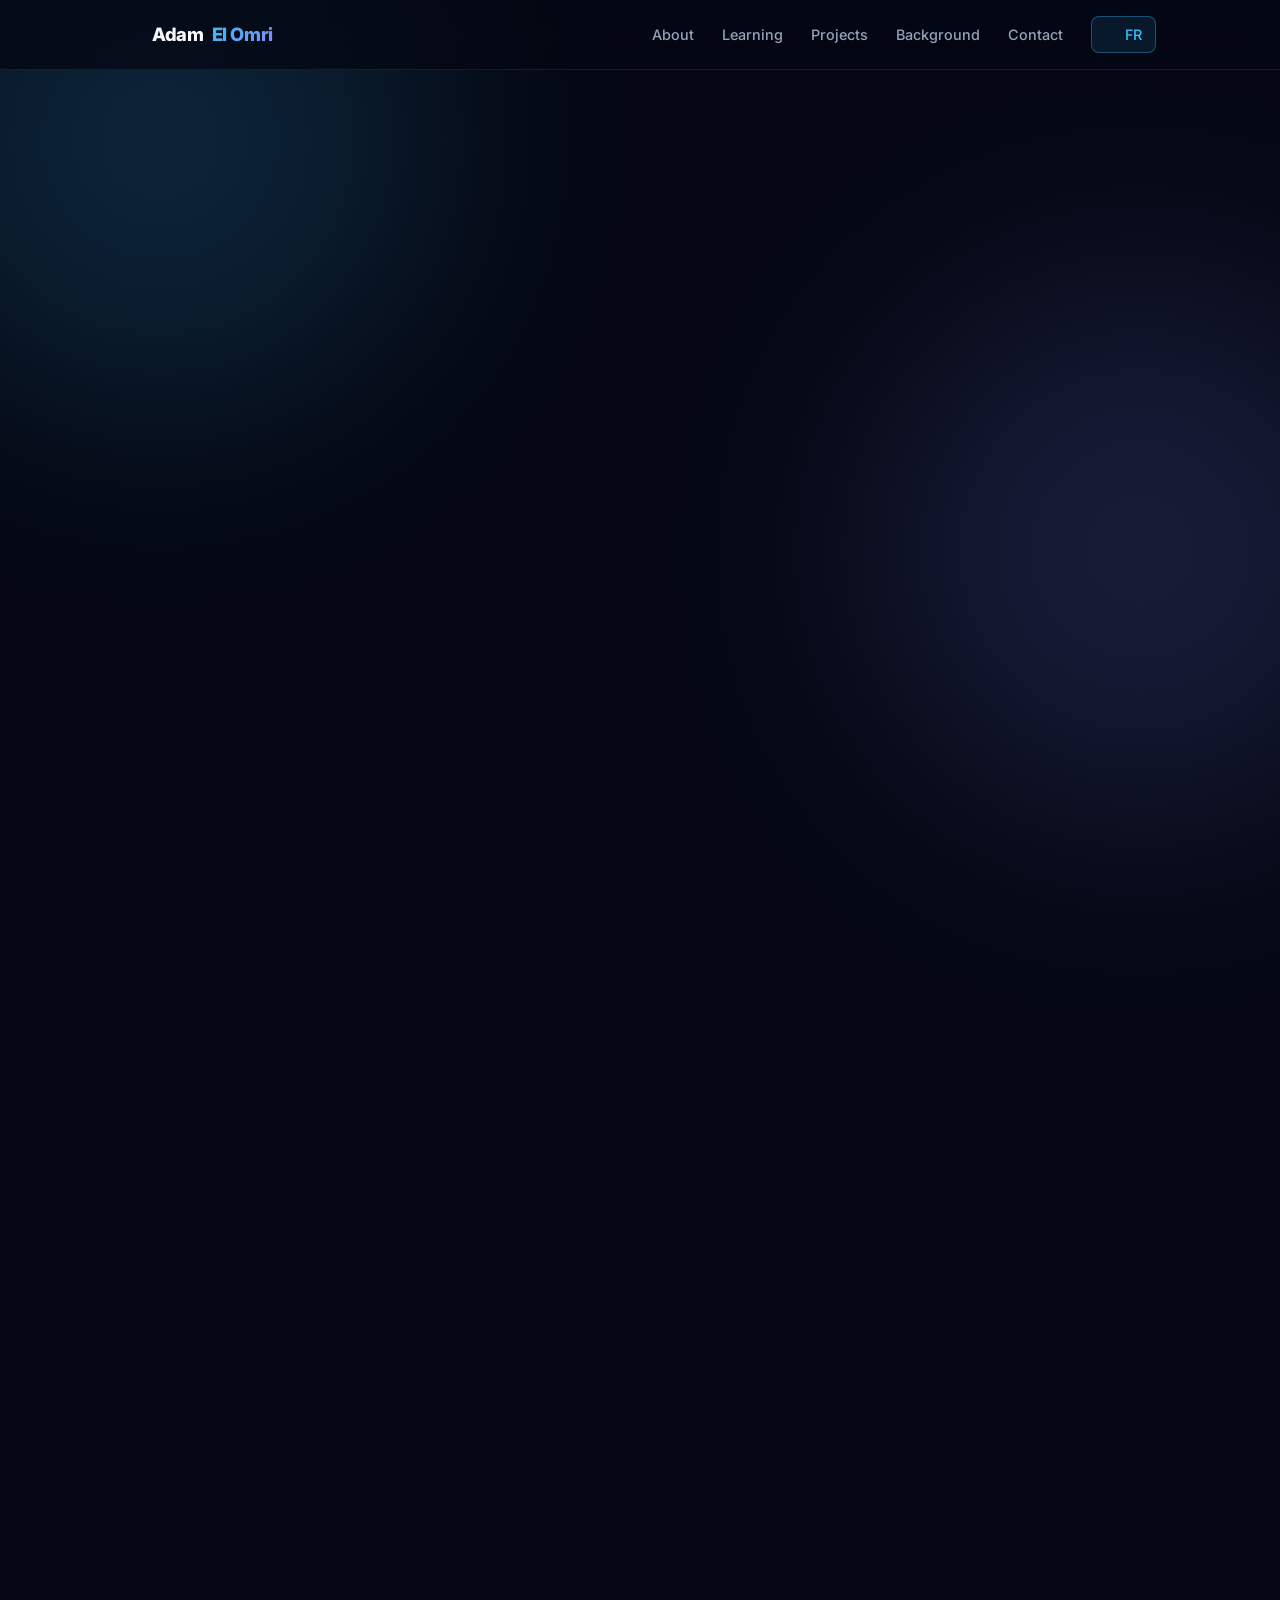
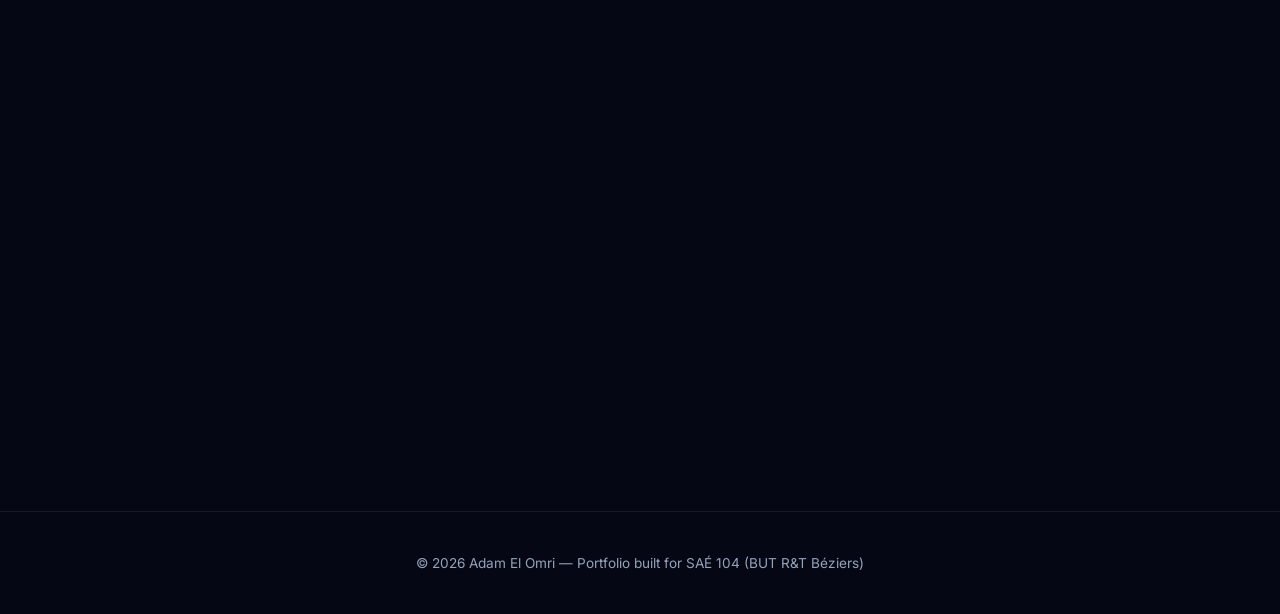
==== commit 1092e811: "Add animated icons and project imagery" ====
--- a/index-en.html
+++ b/index-en.html
@@ -5,39 +5,66 @@
   <meta name="viewport" content="width=device-width, initial-scale=1.0">
   <title>Adam El Omri — Networks & Telecoms Student</title>
   <link rel="stylesheet" href="style.css">
+  <script src="https://unpkg.com/lucide@latest"></script>
 </head>
 <body>
+  <div class="bg-glow bg-glow-1"></div>
+  <div class="bg-glow bg-glow-2"></div>
 
   <header>
     <nav>
-      <a href="#" class="logo">Adam <span>El Omri</span></a>
+      <a href="#" class="logo"><i data-lucide="terminal"></i> Adam <span>El Omri</span></a>
       <ul class="nav-links">
         <li><a href="#about">About</a></li>
         <li><a href="#learning">Learning</a></li>
         <li><a href="#projects">Projects</a></li>
         <li><a href="#education">Background</a></li>
         <li><a href="#contact">Contact</a></li>
-        <li><a href="index.html" class="lang-btn">FR</a></li>
+        <li><a href="index.html" class="lang-btn"><i data-lucide="globe"></i> FR</a></li>
       </ul>
     </nav>
   </header>
 
   <main>
-    <section class="hero">
-      <div class="badge"><span class="dot"></span> 1st-Year Networks & Telecommunications Student</div>
-      <h1>Adam El Omri</h1>
-      <p>
-        Undergraduate student at IUT de Béziers (University of Montpellier, France). Curious about understanding 
-        how computer networks, operating systems, and cybersecurity work under the hood.
-      </p>
-      <div class="cta-group">
-        <a href="#learning" class="btn btn-primary">Explore my profile</a>
-        <a href="#contact" class="btn btn-secondary">Get in touch</a>
-      </div>
-    </section>
-
-    <section id="about">
-      <h2>About Me</h2>
+    <section class="hero reveal">
+      <div>
+        <div class="badge"><span class="dot"></span> 1st-Year Networks & Telecommunications Student</div>
+        <h1>Adam El Omri</h1>
+        <p>
+          Undergraduate student at IUT de Béziers (University of Montpellier, France). Curious about understanding
+          how computer networks, operating systems, and cybersecurity work under the hood.
+        </p>
+        <div class="cta-group">
+          <a href="#learning" class="btn btn-primary"><i data-lucide="compass"></i> Explore my profile</a>
+          <a href="#contact" class="btn btn-secondary"><i data-lucide="mail"></i> Get in touch</a>
+        </div>
+      </div>
+
+      <div class="terminal-card">
+        <div class="terminal-header">
+          <span class="t-dot t-red"></span>
+          <span class="t-dot t-yellow"></span>
+          <span class="t-dot t-green"></span>
+          <span class="t-title">adam@iut-beziers: ~</span>
+        </div>
+        <div class="terminal-body">
+          <div><span class="t-prompt">$</span> <span class="t-cmd">whoami</span></div>
+          <div class="t-out">Adam El Omri — BUT R&T Student</div>
+          <div><span class="t-prompt">$</span> <span class="t-cmd">cat goals.txt</span></div>
+          <div class="t-out">→ Networks & Infrastructure</div>
+          <div class="t-out">→ Linux Administration</div>
+          <div class="t-out">→ Cybersecurity & Cloud</div>
+          <div><span class="t-prompt">$</span> <span class="t-cmd">status</span></div>
+          <div class="t-out">Currently learning (Semester 1) <span class="t-cursor"></span></div>
+        </div>
+      </div>
+    </section>
+
+    <section id="about" class="reveal">
+      <div class="section-header">
+        <i data-lucide="user"></i>
+        <h2>About Me</h2>
+      </div>
       <p class="section-sub">My background and what led me to study Networks & Telecommunications.</p>
       <div class="card">
         <p>
@@ -50,11 +77,15 @@
       </div>
     </section>
 
-    <section id="learning">
-      <h2>Currently Learning</h2>
+    <section id="learning" class="reveal">
+      <div class="section-header">
+        <i data-lucide="book-open"></i>
+        <h2>Currently Learning</h2>
+      </div>
       <p class="section-sub">The fundamentals I am discovering and practicing during my first year.</p>
       <div class="grid">
         <div class="card">
+          <div class="icon-box"><i data-lucide="network"></i></div>
           <span class="card-label">Fundamentals</span>
           <h3>Networking & Telecoms</h3>
           <ul>
@@ -64,6 +95,7 @@
           </ul>
         </div>
         <div class="card">
+          <div class="icon-box"><i data-lucide="server"></i></div>
           <span class="card-label">Lab Practice</span>
           <h3>Systems & Linux</h3>
           <ul>
@@ -73,6 +105,7 @@
           </ul>
         </div>
         <div class="card">
+          <div class="icon-box"><i data-lucide="code-2"></i></div>
           <span class="card-label">Basics</span>
           <h3>Web & Programming</h3>
           <ul>
@@ -84,51 +117,68 @@
       </div>
     </section>
 
-    <section id="projects">
-      <h2>Projects & Work</h2>
+    <section id="projects" class="reveal">
+      <div class="section-header">
+        <i data-lucide="folder-git-2"></i>
+        <h2>Projects & Work</h2>
+      </div>
       <p class="section-sub">A few hands-on projects built in high school and at the start of university.</p>
       <div class="grid">
-        <div class="card">
-          <span class="card-label">High School Project</span>
-          <h3>Wi-Fi Controlled Airship Prototype</h3>
-          <p>
-            Team project designing a small remotely controlled airship using an ESP32 microcontroller 
-            and a simple Android control interface for my final high school exam.
-          </p>
-          <div class="tags">
-            <span class="tag">ESP32</span>
-            <span class="tag">Arduino</span>
-            <span class="tag">Wi-Fi</span>
-            <span class="tag">Electronics</span>
-          </div>
-        </div>
-        <div class="card">
-          <span class="card-label">SAÉ 104 — IUT Béziers</span>
-          <h3>This Bilingual Portfolio</h3>
-          <p>
-            My first personal presentation website coded in HTML/CSS without website builders, 
-            hosted on GitHub Pages to learn the fundamentals of web publishing.
-          </p>
-          <div class="tags">
-            <span class="tag">HTML5</span>
-            <span class="tag">CSS3</span>
-            <span class="tag">GitHub Pages</span>
-          </div>
-        </div>
-      </div>
-    </section>
-
-    <section id="education">
-      <h2>Background & Interests</h2>
+        <div class="card project-card">
+          <div class="project-img-wrap">
+            <img class="project-img" src="https://images.unsplash.com/photo-1518770660439-4636190af475?auto=format&fit=crop&w=800&q=80" alt="Electronic circuit board">
+          </div>
+          <div class="project-content">
+            <span class="card-label">High School Project</span>
+            <h3>Wi-Fi Controlled Airship Prototype</h3>
+            <p>
+              Team project designing a small remotely controlled airship using an ESP32 microcontroller
+              and a simple Android control interface for my final high school exam.
+            </p>
+            <div class="tags">
+              <span class="tag">ESP32</span>
+              <span class="tag">Arduino</span>
+              <span class="tag">Wi-Fi</span>
+              <span class="tag">Electronics</span>
+            </div>
+          </div>
+        </div>
+
+        <div class="card project-card">
+          <div class="project-img-wrap">
+            <img class="project-img" src="https://images.unsplash.com/photo-1555066931-4365d14bab8c?auto=format&fit=crop&w=800&q=80" alt="Web code on screen">
+          </div>
+          <div class="project-content">
+            <span class="card-label">SAÉ 104 — IUT Béziers</span>
+            <h3>This Bilingual Portfolio</h3>
+            <p>
+              My first personal presentation website coded in HTML/CSS without website builders,
+              hosted on GitHub Pages to learn the fundamentals of web publishing.
+            </p>
+            <div class="tags">
+              <span class="tag">HTML5</span>
+              <span class="tag">CSS3</span>
+              <span class="tag">GitHub Pages</span>
+            </div>
+          </div>
+        </div>
+      </div>
+    </section>
+
+    <section id="education" class="reveal">
+      <div class="section-header">
+        <i data-lucide="graduation-cap"></i>
+        <h2>Background & Interests</h2>
+      </div>
       <p class="section-sub">My current studies and what I enjoy outside the classroom.</p>
-      <div class="timeline" style="margin-bottom: 2rem;">
+      <div class="timeline">
         <div class="timeline-item">
-          <div class="timeline-date">Since September 2026</div>
+          <div class="timeline-date"><i data-lucide="calendar"></i> Since September 2026</div>
           <div class="timeline-title">BUT in Networks & Telecommunications (Year 1)</div>
           <p>IUT de Béziers — University of Montpellier, France</p>
         </div>
         <div class="timeline-item">
-          <div class="timeline-date">2025 — 2026</div>
+          <div class="timeline-date"><i data-lucide="calendar"></i> 2025 — 2026</div>
           <div class="timeline-title">STI2D Baccalaureate — Information & Digital Systems</div>
           <p>Lycée Charles Renouvier, Prades, France</p>
         </div>
@@ -136,21 +186,24 @@
 
       <div class="grid">
         <div class="card">
+          <div class="icon-box"><i data-lucide="cpu"></i></div>
           <h3>PC Hardware & Tinkering</h3>
           <p>Building PCs, hardware maintenance, exploring Linux environments, and troubleshooting.</p>
         </div>
         <div class="card">
+          <div class="icon-box"><i data-lucide="trophy"></i></div>
           <h3>Sports</h3>
-          <p>Playing club basketball and following basketball and football.</p>
-        </div>
-        <div class="card">
+          <p>Following basketball and football, and staying active.</p>
+        </div>
+        <div class="card">
+          <div class="icon-box"><i data-lucide="gamepad-2"></i></div>
           <h3>Tech Culture</h3>
           <p>Keeping up with computer hardware, PC gaming, and emerging technologies.</p>
         </div>
       </div>
     </section>
 
-    <section id="contact">
+    <section id="contact" class="reveal">
       <div class="contact-box">
         <h2>Get in Touch</h2>
         <p>
@@ -158,8 +211,8 @@
           Feel free to reach out via professional email or LinkedIn.
         </p>
         <div class="cta-group">
-          <a href="mailto:prenom.nom.pro@gmail.com" class="btn btn-primary">Send an email</a>
-          <a href="https://www.linkedin.com/in/ton-profil/" target="_blank" rel="noopener noreferrer" class="btn btn-secondary">LinkedIn Profile</a>
+          <a href="mailto:adam.elomri@proton.me" class="btn btn-primary"><i data-lucide="send"></i> Send an email</a>
+          <a href="https://www.linkedin.com/in/adam-e-38a553444/" target="_blank" rel="noopener noreferrer" class="btn btn-secondary"><i data-lucide="linkedin"></i> LinkedIn Profile</a>
         </div>
       </div>
     </section>
@@ -169,5 +222,16 @@
     © 2026 Adam El Omri — Portfolio built for SAÉ 104 (BUT R&T Béziers)
   </footer>
 
+  <script>
+    lucide.createIcons();
+    const observer = new IntersectionObserver((entries) => {
+      entries.forEach(entry => {
+        if (entry.isIntersecting) {
+          entry.target.classList.add('visible');
+        }
+      });
+    }, { threshold: 0.12 });
+    document.querySelectorAll('.reveal').forEach(el => observer.observe(el));
+  </script>
 </body>
 </html>
--- a/style.css
+++ b/style.css
@@ -1,15 +1,15 @@
-@import url('https://fonts.googleapis.com/css2?family=Inter:wght@400;500;600;700;800&display=swap');
+@import url('https://fonts.googleapis.com/css2?family=Inter:wght@400;500;600;700;800&family=JetBrains+Mono:wght@400;500&display=swap');
 
 :root {
-  --bg: #060913;
-  --surface: rgba(17, 25, 40, 0.65);
-  --surface-hover: rgba(30, 41, 59, 0.75);
+  --bg: #050814;
+  --surface: rgba(15, 23, 42, 0.65);
+  --surface-hover: rgba(30, 41, 59, 0.8);
   --text: #f8fafc;
   --muted: #94a3b8;
   --accent: #38bdf8;
   --accent-2: #818cf8;
   --border: rgba(255, 255, 255, 0.08);
-  --border-hover: rgba(56, 189, 248, 0.4);
+  --border-hover: rgba(56, 189, 248, 0.45);
 }
 
 * {
@@ -25,27 +25,56 @@
 body {
   font-family: 'Inter', system-ui, -apple-system, sans-serif;
   background-color: var(--bg);
-  background-image:
-    radial-gradient(circle at 15% 10%, rgba(56, 189, 248, 0.12), transparent 35%),
-    radial-gradient(circle at 85% 30%, rgba(129, 140, 248, 0.12), transparent 35%);
-  background-attachment: fixed;
   color: var(--text);
   line-height: 1.65;
+  overflow-x: hidden;
+  position: relative;
+}
+
+/* Halos lumineux animés en arrière-plan */
+.bg-glow {
+  position: fixed;
+  width: 520px;
+  height: 520px;
+  border-radius: 50%;
+  filter: blur(120px);
+  opacity: 0.16;
+  z-index: -1;
+  pointer-events: none;
+  animation: floatGlow 14s ease-in-out infinite alternate;
+}
+
+.bg-glow-1 {
+  top: -120px;
+  left: -100px;
+  background: var(--accent);
+}
+
+.bg-glow-2 {
+  bottom: 10%;
+  right: -120px;
+  background: var(--accent-2);
+  animation-delay: -7s;
+}
+
+@keyframes floatGlow {
+  0% { transform: translate(0, 0) scale(1); }
+  100% { transform: translate(40px, 35px) scale(1.12); }
 }
 
 /* Navigation */
 header {
   position: sticky;
   top: 0;
-  background: rgba(6, 9, 19, 0.75);
-  backdrop-filter: blur(14px);
-  -webkit-backdrop-filter: blur(14px);
+  background: rgba(5, 8, 20, 0.78);
+  backdrop-filter: blur(16px);
+  -webkit-backdrop-filter: blur(16px);
   border-bottom: 1px solid var(--border);
   z-index: 100;
 }
 
 nav {
-  max-width: 1040px;
+  max-width: 1080px;
   margin: 0 auto;
   padding: 1rem 1.5rem;
   display: flex;
@@ -59,6 +88,15 @@
   letter-spacing: -0.02em;
   color: var(--text);
   text-decoration: none;
+  display: inline-flex;
+  align-items: center;
+  gap: 0.5rem;
+}
+
+.logo i {
+  color: var(--accent);
+  width: 20px;
+  height: 20px;
 }
 
 .logo span {
@@ -87,6 +125,9 @@
 }
 
 .lang-btn {
+  display: inline-flex;
+  align-items: center;
+  gap: 0.35rem;
   padding: 0.35rem 0.8rem;
   background: rgba(56, 189, 248, 0.1);
   border: 1px solid rgba(56, 189, 248, 0.35);
@@ -96,6 +137,11 @@
   transition: all 0.2s ease;
 }
 
+.lang-btn i {
+  width: 15px;
+  height: 15px;
+}
+
 .lang-btn:hover {
   background: var(--accent);
   color: var(--bg) !important;
@@ -103,13 +149,13 @@
 
 /* Layout */
 main {
-  max-width: 1040px;
+  max-width: 1080px;
   margin: 0 auto;
   padding: 0 1.5rem;
 }
 
 section {
-  padding: 5rem 0;
+  padding: 5.5rem 0;
   border-bottom: 1px solid var(--border);
 }
 
@@ -117,18 +163,34 @@
   border-bottom: none;
 }
 
-/* Hero */
+/* Animations d'apparition au scroll */
+.reveal {
+  opacity: 0;
+  transform: translateY(28px);
+  transition: opacity 0.7s cubic-bezier(0.22, 1, 0.36, 1), transform 0.7s cubic-bezier(0.22, 1, 0.36, 1);
+}
+
+.reveal.visible {
+  opacity: 1;
+  transform: translateY(0);
+}
+
+/* Hero en 2 colonnes */
 .hero {
-  padding: 7rem 0 5.5rem;
+  padding: 6rem 0 5rem;
+  display: grid;
+  grid-template-columns: 1.2fr 0.9fr;
+  gap: 3rem;
+  align-items: center;
 }
 
 .badge {
   display: inline-flex;
   align-items: center;
   gap: 0.5rem;
-  padding: 0.4rem 0.9rem;
+  padding: 0.4rem 0.95rem;
   background: rgba(56, 189, 248, 0.08);
-  border: 1px solid rgba(56, 189, 248, 0.25);
+  border: 1px solid rgba(56, 189, 248, 0.28);
   color: var(--accent);
   border-radius: 999px;
   font-size: 0.85rem;
@@ -142,6 +204,12 @@
   background: var(--accent);
   border-radius: 50%;
   box-shadow: 0 0 10px var(--accent);
+  animation: pulseDot 2s infinite;
+}
+
+@keyframes pulseDot {
+  0%, 100% { opacity: 1; transform: scale(1); }
+  50% { opacity: 0.4; transform: scale(1.35); }
 }
 
 h1 {
@@ -156,17 +224,93 @@
 }
 
 .hero p {
-  font-size: 1.15rem;
-  color: var(--muted);
-  max-width: 640px;
+  font-size: 1.12rem;
+  color: var(--muted);
   margin-bottom: 2.25rem;
+}
+
+/* Fenêtre Terminal animée dans le Hero */
+.terminal-card {
+  background: rgba(10, 15, 30, 0.85);
+  border: 1px solid var(--border);
+  border-radius: 16px;
+  overflow: hidden;
+  box-shadow: 0 24px 60px rgba(0, 0, 0, 0.45);
+  animation: floatCard 6s ease-in-out infinite;
+}
+
+@keyframes floatCard {
+  0%, 100% { transform: translateY(0px); }
+  50% { transform: translateY(-8px); }
+}
+
+.terminal-header {
+  display: flex;
+  align-items: center;
+  gap: 0.45rem;
+  padding: 0.75rem 1rem;
+  background: rgba(255, 255, 255, 0.04);
+  border-bottom: 1px solid var(--border);
+}
+
+.t-dot {
+  width: 10px;
+  height: 10px;
+  border-radius: 50%;
+}
+.t-red { background: #ef4444; }
+.t-yellow { background: #eab308; }
+.t-green { background: #22c55e; }
+
+.t-title {
+  margin-left: 0.5rem;
+  font-family: 'JetBrains Mono', monospace;
+  font-size: 0.75rem;
+  color: var(--muted);
+}
+
+.terminal-body {
+  padding: 1.25rem;
+  font-family: 'JetBrains Mono', monospace;
+  font-size: 0.84rem;
+  line-height: 1.8;
+  color: #cbd5e1;
+}
+
+.t-prompt { color: var(--accent); }
+.t-cmd { color: #f8fafc; font-weight: 500; }
+.t-out { color: var(--muted); padding-left: 0.5rem; }
+.t-cursor {
+  display: inline-block;
+  width: 8px;
+  height: 15px;
+  background: var(--accent);
+  vertical-align: middle;
+  animation: blink 1s step-end infinite;
+}
+
+@keyframes blink {
+  50% { opacity: 0; }
+}
+
+/* Titres de sections */
+.section-header {
+  display: flex;
+  align-items: center;
+  gap: 0.75rem;
+  margin-bottom: 0.45rem;
+}
+
+.section-header i {
+  color: var(--accent);
+  width: 26px;
+  height: 26px;
 }
 
 h2 {
   font-size: 1.85rem;
   font-weight: 700;
   letter-spacing: -0.02em;
-  margin-bottom: 0.5rem;
 }
 
 .section-sub {
@@ -176,17 +320,17 @@
 }
 
 h3 {
-  font-size: 1.1rem;
+  font-size: 1.12rem;
   font-weight: 600;
   color: var(--text);
-  margin-bottom: 0.6rem;
+  margin-bottom: 0.55rem;
 }
 
 p {
   color: var(--muted);
 }
 
-/* Buttons */
+/* Boutons */
 .cta-group {
   display: flex;
   gap: 1rem;
@@ -196,7 +340,7 @@
 .btn {
   display: inline-flex;
   align-items: center;
-  gap: 0.5rem;
+  gap: 0.55rem;
   padding: 0.8rem 1.5rem;
   border-radius: 10px;
   text-decoration: none;
@@ -205,18 +349,23 @@
   transition: transform 0.2s ease, box-shadow 0.2s ease, background 0.2s ease, border-color 0.2s ease;
 }
 
+.btn i {
+  width: 18px;
+  height: 18px;
+}
+
 .btn:hover {
   transform: translateY(-2px);
 }
 
 .btn-primary {
   background: linear-gradient(135deg, var(--accent), var(--accent-2));
-  color: #060913;
-  box-shadow: 0 8px 24px rgba(56, 189, 248, 0.2);
+  color: #050814;
+  box-shadow: 0 8px 24px rgba(56, 189, 248, 0.22);
 }
 
 .btn-primary:hover {
-  box-shadow: 0 12px 28px rgba(56, 189, 248, 0.35);
+  box-shadow: 0 12px 30px rgba(56, 189, 248, 0.4);
 }
 
 .btn-secondary {
@@ -230,11 +379,11 @@
   background: var(--surface-hover);
 }
 
-/* Cards & Grids */
+/* Grilles & Cartes */
 .grid {
   display: grid;
   grid-template-columns: repeat(auto-fit, minmax(280px, 1fr));
-  gap: 1.35rem;
+  gap: 1.4rem;
 }
 
 .card {
@@ -243,23 +392,42 @@
   border: 1px solid var(--border);
   border-radius: 16px;
   padding: 1.65rem;
-  transition: transform 0.25s ease, border-color 0.25s ease, background 0.25s ease;
+  transition: transform 0.25s ease, border-color 0.25s ease, background 0.25s ease, box-shadow 0.25s ease;
 }
 
 .card:hover {
-  transform: translateY(-4px);
+  transform: translateY(-5px);
   border-color: var(--border-hover);
   background: var(--surface-hover);
+  box-shadow: 0 16px 36px rgba(0, 0, 0, 0.3);
+}
+
+.icon-box {
+  width: 44px;
+  height: 44px;
+  border-radius: 12px;
+  background: rgba(56, 189, 248, 0.12);
+  border: 1px solid rgba(56, 189, 248, 0.25);
+  display: inline-flex;
+  align-items: center;
+  justify-content: center;
+  color: var(--accent);
+  margin-bottom: 1.1rem;
+}
+
+.icon-box i {
+  width: 22px;
+  height: 22px;
 }
 
 .card-label {
   display: inline-block;
-  font-size: 0.75rem;
+  font-size: 0.74rem;
   font-weight: 600;
   text-transform: uppercase;
   letter-spacing: 0.06em;
   color: var(--accent);
-  margin-bottom: 0.65rem;
+  margin-bottom: 0.45rem;
 }
 
 .card ul {
@@ -270,23 +438,58 @@
 .card li {
   color: var(--muted);
   font-size: 0.94rem;
-  padding: 0.3rem 0;
+  padding: 0.32rem 0;
   display: flex;
   align-items: baseline;
   gap: 0.5rem;
 }
 
 .card li::before {
-  content: "•";
+  content: "▹";
   color: var(--accent);
   font-weight: bold;
+}
+
+/* Cartes Projets avec Images */
+.project-card {
+  padding: 0;
+  overflow: hidden;
+  display: flex;
+  flex-direction: column;
+}
+
+.project-img-wrap {
+  width: 100%;
+  height: 185px;
+  overflow: hidden;
+  background: linear-gradient(135deg, rgba(56, 189, 248, 0.2), rgba(129, 140, 248, 0.2));
+  border-bottom: 1px solid var(--border);
+}
+
+.project-img {
+  width: 100%;
+  height: 100%;
+  object-fit: cover;
+  transition: transform 0.45s ease;
+}
+
+.project-card:hover .project-img {
+  transform: scale(1.06);
+}
+
+.project-content {
+  padding: 1.5rem;
+  flex: 1;
+  display: flex;
+  flex-direction: column;
 }
 
 .tags {
   display: flex;
   flex-wrap: wrap;
   gap: 0.45rem;
-  margin-top: 1.25rem;
+  margin-top: auto;
+  padding-top: 1.25rem;
 }
 
 .tag {
@@ -303,44 +506,59 @@
 .timeline {
   display: flex;
   flex-direction: column;
-  gap: 1.5rem;
+  gap: 1.25rem;
+  margin-bottom: 2.25rem;
 }
 
 .timeline-item {
-  position: relative;
   padding: 1.4rem 1.6rem;
   background: var(--surface);
   border: 1px solid var(--border);
   border-left: 3px solid var(--accent);
   border-radius: 12px;
+  transition: transform 0.2s ease, border-color 0.2s ease;
+}
+
+.timeline-item:hover {
+  transform: translateX(4px);
+  border-color: var(--border-hover);
+  border-left-color: var(--accent);
 }
 
 .timeline-date {
+  display: inline-flex;
+  align-items: center;
+  gap: 0.4rem;
   font-size: 0.82rem;
   font-weight: 600;
   color: var(--accent);
-  margin-bottom: 0.25rem;
+  margin-bottom: 0.3rem;
+}
+
+.timeline-date i {
+  width: 14px;
+  height: 14px;
 }
 
 .timeline-title {
   font-size: 1.1rem;
   font-weight: 700;
   color: var(--text);
-  margin-bottom: 0.35rem;
+  margin-bottom: 0.3rem;
 }
 
 /* Contact Box */
 .contact-box {
-  background: linear-gradient(135deg, rgba(56, 189, 248, 0.08), rgba(129, 140, 248, 0.08));
+  background: linear-gradient(135deg, rgba(56, 189, 248, 0.09), rgba(129, 140, 248, 0.09));
   border: 1px solid var(--border);
   border-radius: 20px;
-  padding: 2.5rem;
+  padding: 3rem 2rem;
   text-align: center;
 }
 
 .contact-box p {
   max-width: 540px;
-  margin: 0.75rem auto 1.75rem;
+  margin: 0.75rem auto 2rem;
 }
 
 .contact-box .cta-group {
@@ -356,9 +574,11 @@
   border-top: 1px solid var(--border);
 }
 
-@media (max-width: 680px) {
-  .hero { padding: 4.5rem 0 3.5rem; }
-  section { padding: 3.5rem 0; }
+@media (max-width: 820px) {
+  .hero {
+    grid-template-columns: 1fr;
+    padding: 4rem 0 3.5rem;
+    gap: 2.5rem;
+  }
   .nav-links li:not(:last-child) { display: none; }
-  .contact-box { padding: 1.75rem; }
 }
